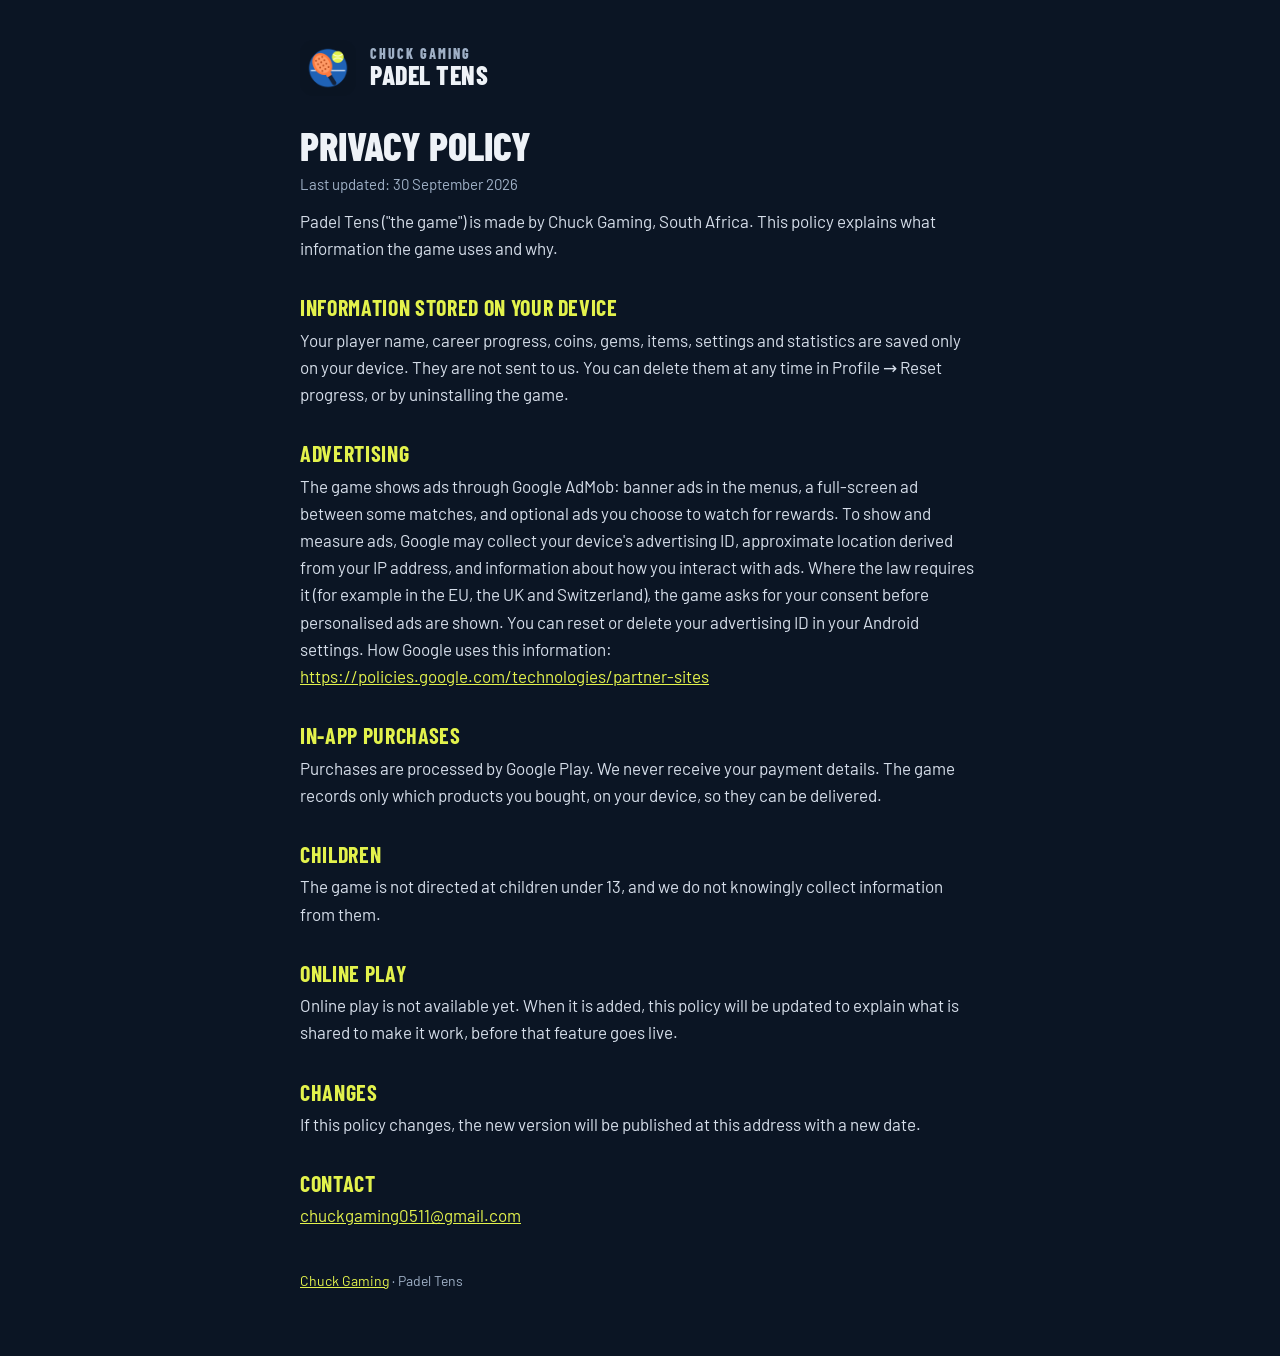
==== privacy.html @ 8b3fa0b0 "Add files via upload" ====
<!doctype html>
<html lang="en"><head><meta charset="utf-8"><meta name="viewport" content="width=device-width,initial-scale=1">
<title>Padel Tens: Privacy Policy</title><meta name="description" content="Privacy policy for the Padel Tens game by Chuck Gaming.">
<link rel="icon" href="icon.png"><link rel="preconnect" href="https://fonts.googleapis.com"><link rel="preconnect" href="https://fonts.gstatic.com" crossorigin>
<link href="https://fonts.googleapis.com/css2?family=Barlow:wght@400;600&family=Barlow+Condensed:wght@700;800&display=swap" rel="stylesheet">
<link rel="stylesheet" href="style.css"></head>
<body><div class="wrap">
  <header><img src="icon.png" alt=""><div><div class="brand">Chuck Gaming</div><div class="name">Padel Tens</div></div></header>
  <h1>Privacy Policy</h1>
    <p class="muted">Last updated: 30 September 2026</p>
    <p>Padel Tens (&quot;the game&quot;) is made by Chuck Gaming, South Africa. This policy explains what information the game uses and why.</p>
    <h2>Information stored on your device</h2>
    <p>Your player name, career progress, coins, gems, items, settings and statistics are saved only on your device. They are not sent to us. You can delete them at any time in Profile → Reset progress, or by uninstalling the game.</p>
    <h2>Advertising</h2>
    <p>The game shows ads through Google AdMob: banner ads in the menus, a full-screen ad between some matches, and optional ads you choose to watch for rewards. To show and measure ads, Google may collect your device&#x27;s advertising ID, approximate location derived from your IP address, and information about how you interact with ads. Where the law requires it (for example in the EU, the UK and Switzerland), the game asks for your consent before personalised ads are shown. You can reset or delete your advertising ID in your Android settings. How Google uses this information: <a href="https://policies.google.com/technologies/partner-sites">https://policies.google.com/technologies/partner-sites</a></p>
    <h2>In-app purchases</h2>
    <p>Purchases are processed by Google Play. We never receive your payment details. The game records only which products you bought, on your device, so they can be delivered.</p>
    <h2>Children</h2>
    <p>The game is not directed at children under 13, and we do not knowingly collect information from them.</p>
    <h2>Online play</h2>
    <p>Online play is not available yet. When it is added, this policy will be updated to explain what is shared to make it work, before that feature goes live.</p>
    <h2>Changes</h2>
    <p>If this policy changes, the new version will be published at this address with a new date.</p>
    <h2>Contact</h2>
    <p><a href="mailto:chuckgaming0511@gmail.com">chuckgaming0511@gmail.com</a></p>
  <footer><a href="./">Chuck Gaming</a> · Padel Tens</footer>
</div></body></html>
---- style.css ----
:root{--bg:#0B1524;--panel:#12213A;--ink:#EEF2F7;--muted:#9FB0C6;--lime:#E3F24C;--edge:rgba(255,255,255,.1)}
*{box-sizing:border-box}
body{margin:0;background:var(--bg);color:var(--ink);font:17px/1.6 "Barlow",system-ui,-apple-system,Segoe UI,Roboto,sans-serif}
a{color:var(--lime)}
.wrap{max-width:720px;margin:0 auto;padding:40px 20px 64px}
header{display:flex;align-items:center;gap:14px;margin-bottom:28px}
header img{width:56px;height:56px;border-radius:14px}
header .brand{font:800 14px/1 "Barlow Condensed",sans-serif;letter-spacing:.14em;text-transform:uppercase;color:var(--muted)}
header .name{font:800 26px/1.1 "Barlow Condensed",sans-serif;text-transform:uppercase;letter-spacing:.02em}
h1{font:800 40px/1.05 "Barlow Condensed",sans-serif;text-transform:uppercase;margin:0 0 6px}
h2{font:700 22px/1.2 "Barlow Condensed",sans-serif;text-transform:uppercase;letter-spacing:.03em;margin:32px 0 6px;color:var(--lime)}
p{margin:0 0 12px;color:#D6DEEA;overflow-wrap:anywhere}
.muted{color:var(--muted);font-size:15px}
.card{background:var(--panel);border:1px solid var(--edge);border-radius:18px;padding:22px;margin:18px 0}
.links{display:flex;flex-wrap:wrap;gap:10px;margin-top:10px}
.btn{display:inline-block;padding:10px 18px;border-radius:12px;background:var(--lime);color:#17110C;font:800 15px "Barlow Condensed",sans-serif;letter-spacing:.08em;text-transform:uppercase;text-decoration:none}
.btn.ghost{background:transparent;color:var(--ink);border:1px solid var(--edge)}
footer{margin-top:40px;color:var(--muted);font-size:14px}
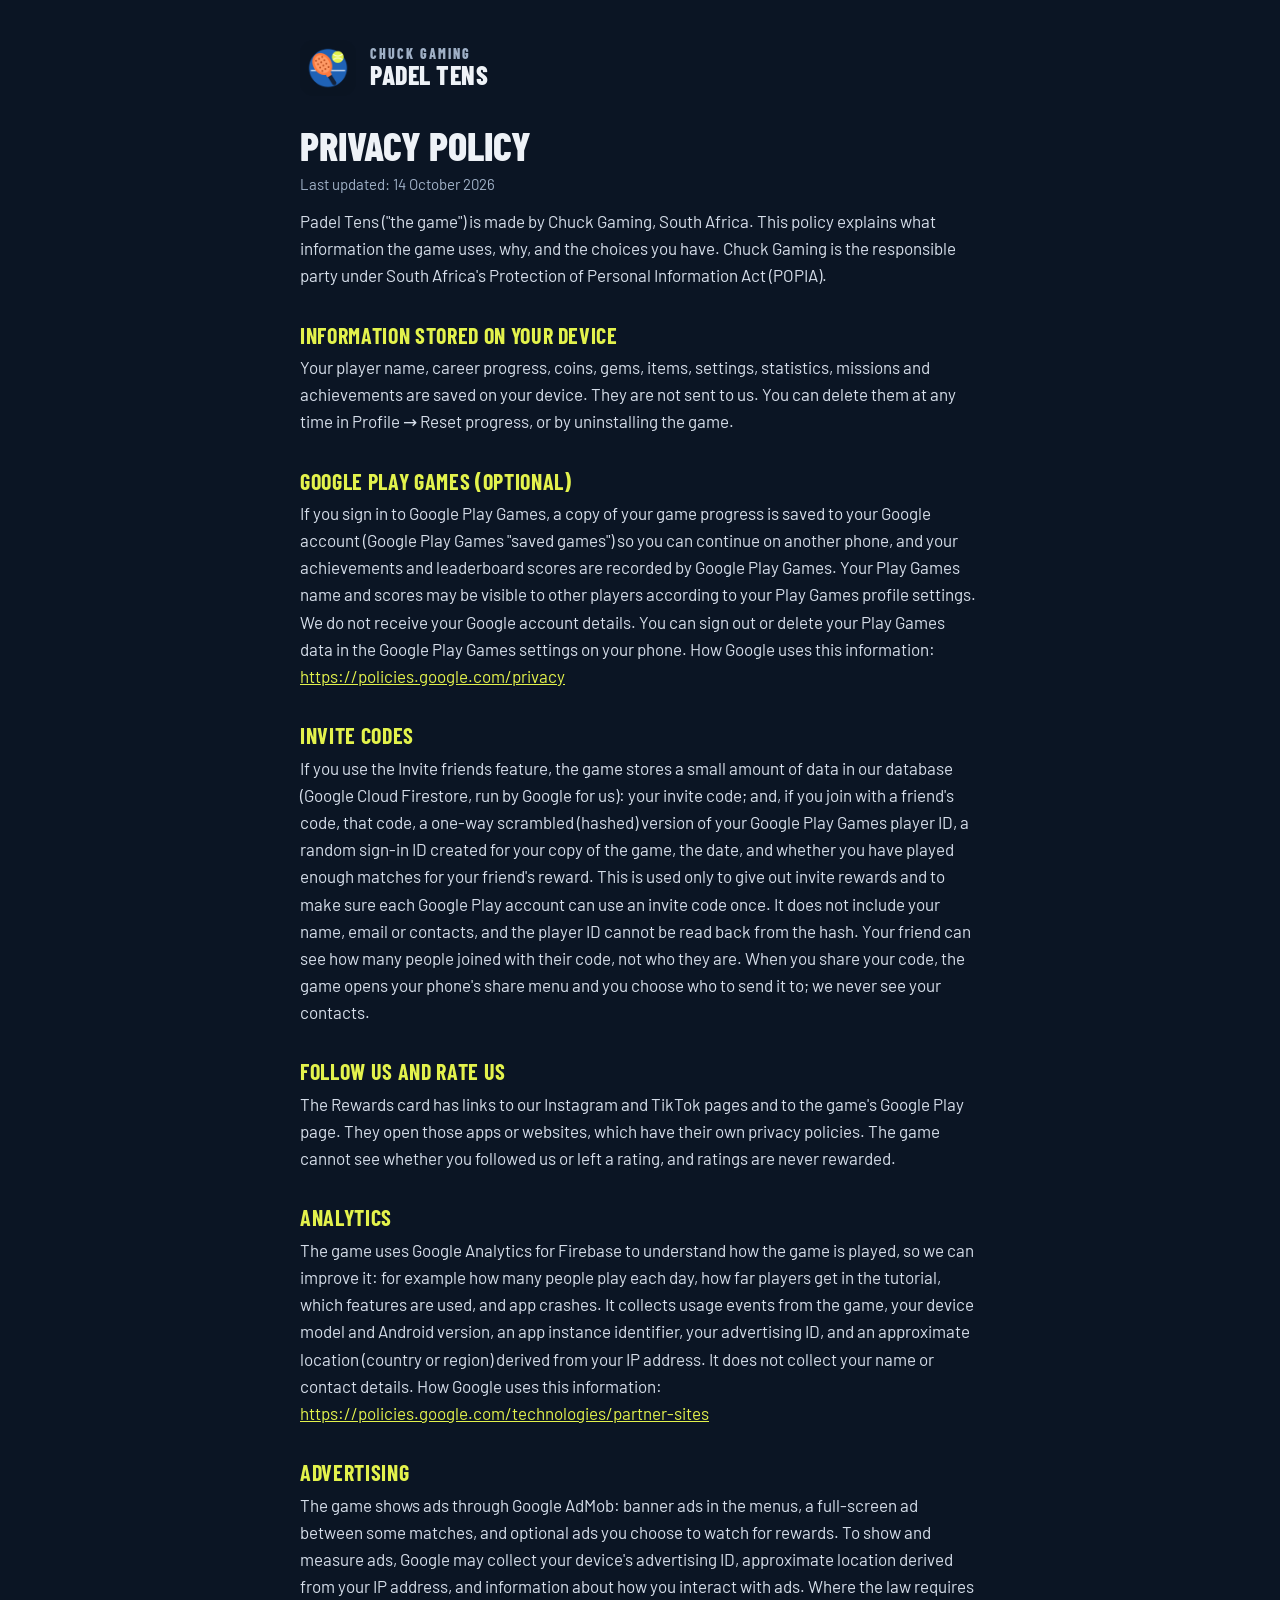
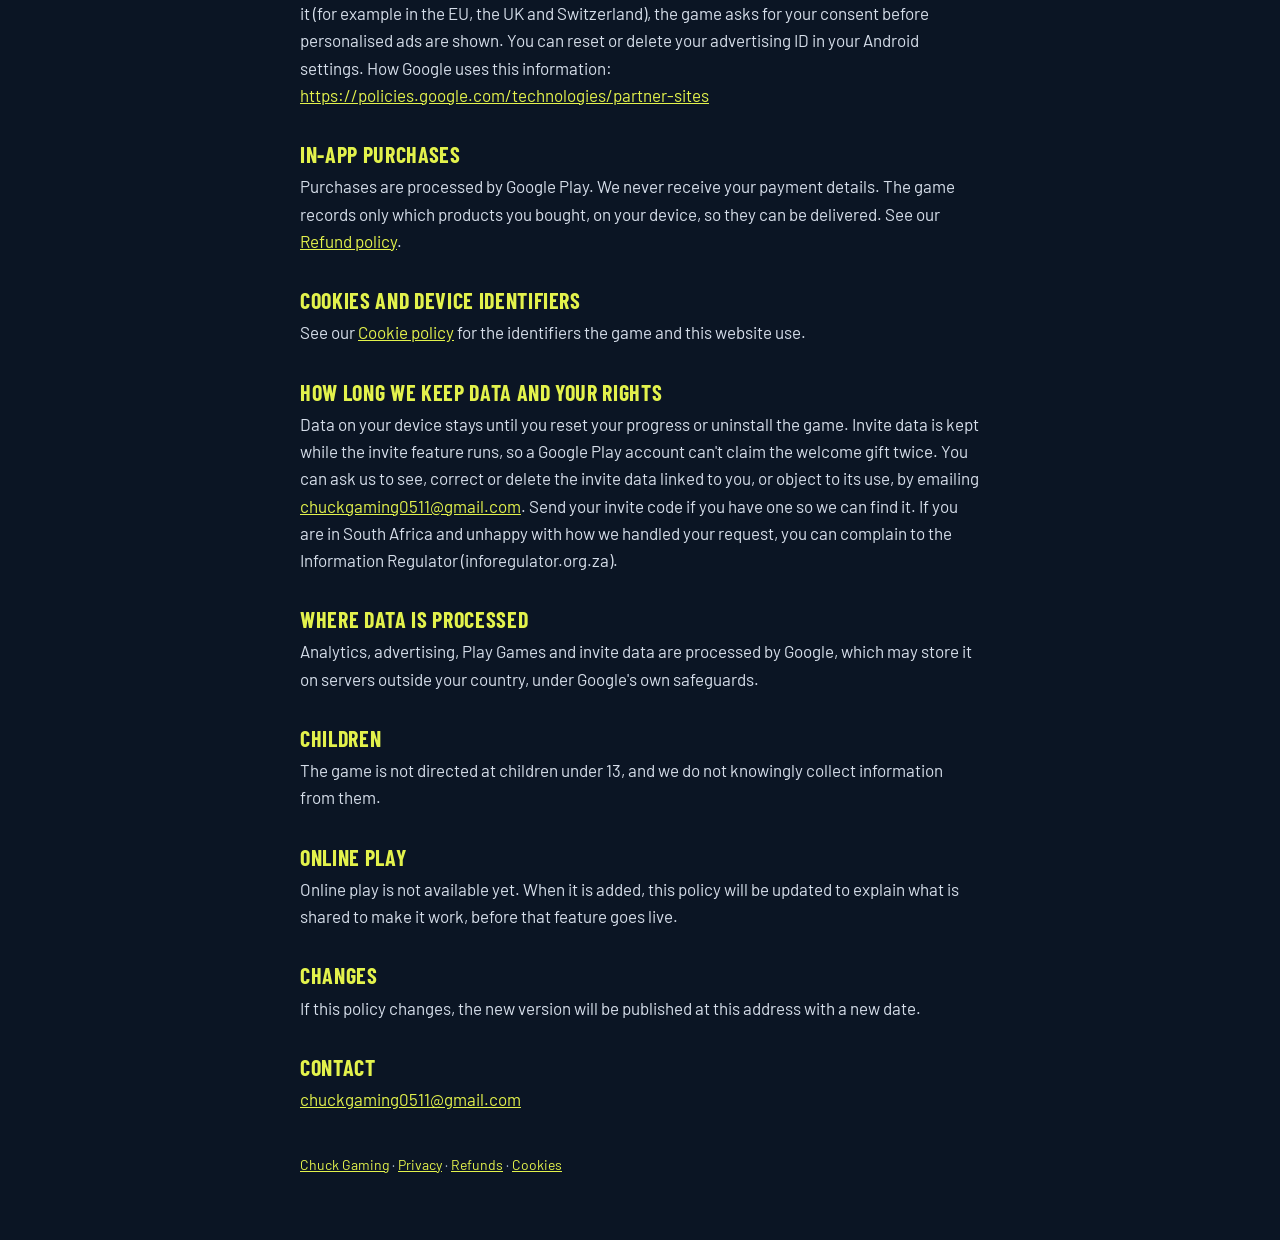
==== commit 86638d43: "Add files via upload" ====
--- a/privacy.html
+++ b/privacy.html
@@ -7,14 +7,28 @@
 <body><div class="wrap">
   <header><img src="icon.png" alt=""><div><div class="brand">Chuck Gaming</div><div class="name">Padel Tens</div></div></header>
   <h1>Privacy Policy</h1>
-    <p class="muted">Last updated: 30 September 2026</p>
-    <p>Padel Tens (&quot;the game&quot;) is made by Chuck Gaming, South Africa. This policy explains what information the game uses and why.</p>
+    <p class="muted">Last updated: 14 October 2026</p>
+    <p>Padel Tens (&quot;the game&quot;) is made by Chuck Gaming, South Africa. This policy explains what information the game uses, why, and the choices you have. Chuck Gaming is the responsible party under South Africa&#x27;s Protection of Personal Information Act (POPIA).</p>
     <h2>Information stored on your device</h2>
-    <p>Your player name, career progress, coins, gems, items, settings and statistics are saved only on your device. They are not sent to us. You can delete them at any time in Profile → Reset progress, or by uninstalling the game.</p>
+    <p>Your player name, career progress, coins, gems, items, settings, statistics, missions and achievements are saved on your device. They are not sent to us. You can delete them at any time in Profile → Reset progress, or by uninstalling the game.</p>
+    <h2>Google Play Games (optional)</h2>
+    <p>If you sign in to Google Play Games, a copy of your game progress is saved to your Google account (Google Play Games &quot;saved games&quot;) so you can continue on another phone, and your achievements and leaderboard scores are recorded by Google Play Games. Your Play Games name and scores may be visible to other players according to your Play Games profile settings. We do not receive your Google account details. You can sign out or delete your Play Games data in the Google Play Games settings on your phone. How Google uses this information: <a href="https://policies.google.com/privacy">https://policies.google.com/privacy</a></p>
+    <h2>Invite codes</h2>
+    <p>If you use the Invite friends feature, the game stores a small amount of data in our database (Google Cloud Firestore, run by Google for us): your invite code; and, if you join with a friend&#x27;s code, that code, a one-way scrambled (hashed) version of your Google Play Games player ID, a random sign-in ID created for your copy of the game, the date, and whether you have played enough matches for your friend&#x27;s reward. This is used only to give out invite rewards and to make sure each Google Play account can use an invite code once. It does not include your name, email or contacts, and the player ID cannot be read back from the hash. Your friend can see how many people joined with their code, not who they are. When you share your code, the game opens your phone&#x27;s share menu and you choose who to send it to; we never see your contacts.</p>
+    <h2>Follow us and rate us</h2>
+    <p>The Rewards card has links to our Instagram and TikTok pages and to the game&#x27;s Google Play page. They open those apps or websites, which have their own privacy policies. The game cannot see whether you followed us or left a rating, and ratings are never rewarded.</p>
+    <h2>Analytics</h2>
+    <p>The game uses Google Analytics for Firebase to understand how the game is played, so we can improve it: for example how many people play each day, how far players get in the tutorial, which features are used, and app crashes. It collects usage events from the game, your device model and Android version, an app instance identifier, your advertising ID, and an approximate location (country or region) derived from your IP address. It does not collect your name or contact details. How Google uses this information: <a href="https://policies.google.com/technologies/partner-sites">https://policies.google.com/technologies/partner-sites</a></p>
     <h2>Advertising</h2>
     <p>The game shows ads through Google AdMob: banner ads in the menus, a full-screen ad between some matches, and optional ads you choose to watch for rewards. To show and measure ads, Google may collect your device&#x27;s advertising ID, approximate location derived from your IP address, and information about how you interact with ads. Where the law requires it (for example in the EU, the UK and Switzerland), the game asks for your consent before personalised ads are shown. You can reset or delete your advertising ID in your Android settings. How Google uses this information: <a href="https://policies.google.com/technologies/partner-sites">https://policies.google.com/technologies/partner-sites</a></p>
     <h2>In-app purchases</h2>
-    <p>Purchases are processed by Google Play. We never receive your payment details. The game records only which products you bought, on your device, so they can be delivered.</p>
+    <p>Purchases are processed by Google Play. We never receive your payment details. The game records only which products you bought, on your device, so they can be delivered. See our <a href="refund.html">Refund policy</a>.</p>
+    <h2>Cookies and device identifiers</h2>
+    <p>See our <a href="cookies.html">Cookie policy</a> for the identifiers the game and this website use.</p>
+    <h2>How long we keep data and your rights</h2>
+    <p>Data on your device stays until you reset your progress or uninstall the game. Invite data is kept while the invite feature runs, so a Google Play account can&#x27;t claim the welcome gift twice. You can ask us to see, correct or delete the invite data linked to you, or object to its use, by emailing <a href="mailto:chuckgaming0511@gmail.com">chuckgaming0511@gmail.com</a>. Send your invite code if you have one so we can find it. If you are in South Africa and unhappy with how we handled your request, you can complain to the Information Regulator (inforegulator.org.za).</p>
+    <h2>Where data is processed</h2>
+    <p>Analytics, advertising, Play Games and invite data are processed by Google, which may store it on servers outside your country, under Google&#x27;s own safeguards.</p>
     <h2>Children</h2>
     <p>The game is not directed at children under 13, and we do not knowingly collect information from them.</p>
     <h2>Online play</h2>
@@ -23,5 +37,5 @@
     <p>If this policy changes, the new version will be published at this address with a new date.</p>
     <h2>Contact</h2>
     <p><a href="mailto:chuckgaming0511@gmail.com">chuckgaming0511@gmail.com</a></p>
-  <footer><a href="./">Chuck Gaming</a> · Padel Tens</footer>
+  <footer><a href="./">Chuck Gaming</a> · <a href="privacy.html">Privacy</a> · <a href="refund.html">Refunds</a> · <a href="cookies.html">Cookies</a></footer>
 </div></body></html>
